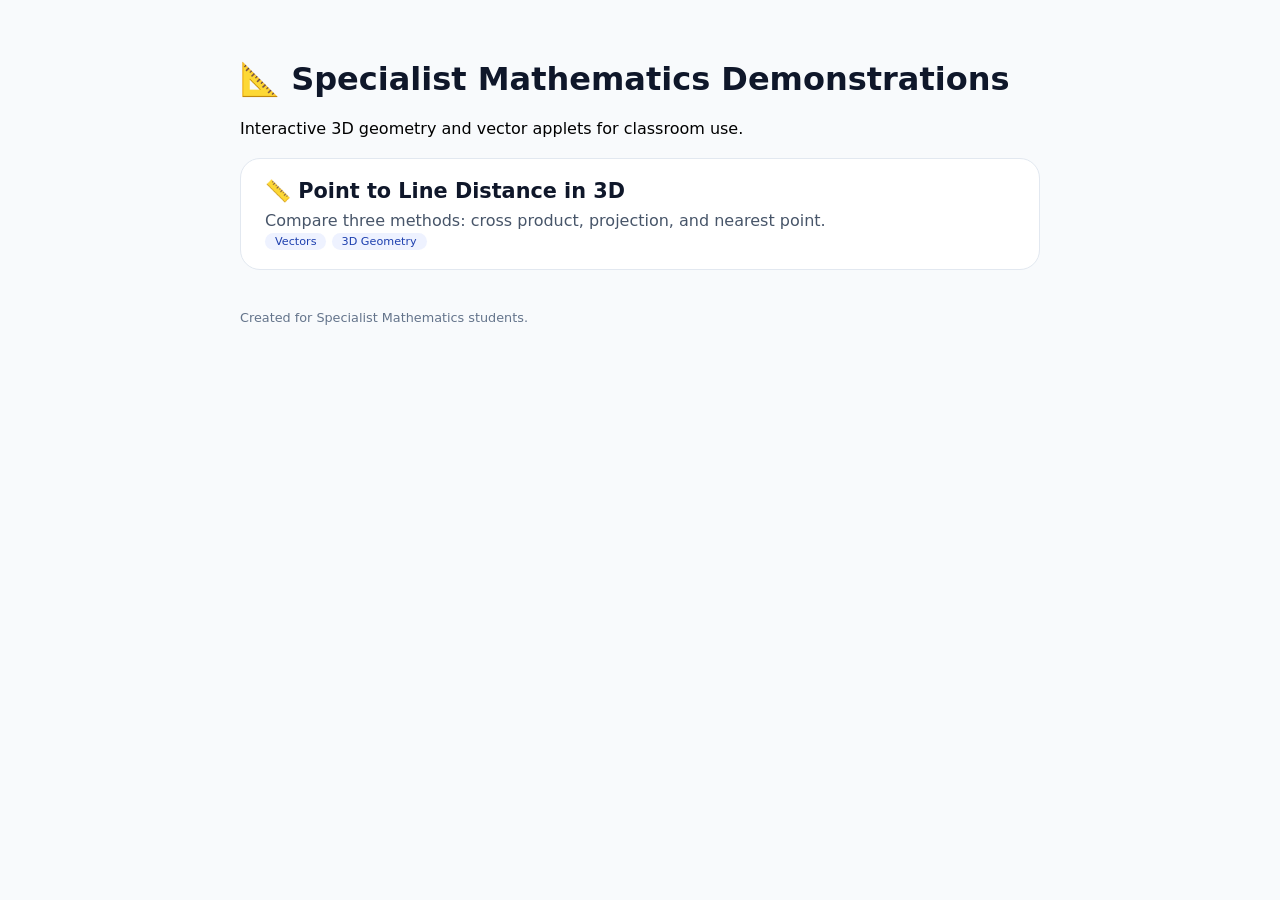
==== index.html @ 1d610e0d "Missing slash found!" ====
<!DOCTYPE html>
<html>
<head>
    <title>Cujomaths Demos | Specialist Mathematics</title>
    <style>
        body {
            font-family: system-ui, sans-serif;
            max-width: 800px;
            margin: 60px auto;
            padding: 0 20px;
            background: #f8fafc;
        }
        h1 { color: #0f172a; }
        .demo-card {
            background: white;
            border-radius: 20px;
            padding: 20px 24px;
            margin: 20px 0;
            border: 1px solid #e2e8f0;
            transition: 0.1s;
        }
        .demo-card:hover { border-color: #94a3b8; }
        a { text-decoration: none; color: #1e293b; }
        .demo-title { font-size: 1.3rem; font-weight: 600; margin: 0 0 8px 0; color: #0f172a; }
        .demo-desc { margin: 0; color: #475569; }
        .badge {
            background: #eef2ff;
            color: #1e40af;
            padding: 2px 10px;
            border-radius: 20px;
            font-size: 0.7rem;
            font-weight: 500;
        }
    </style>
</head>
<body>
    <h1>📐 Specialist Mathematics Demonstrations</h1>
    <p>Interactive 3D geometry and vector applets for classroom use.</p>

    <div class="demo-card">
        <a href="shortest distance from a point to a line/">
            <h2 class="demo-title">📏 Point to Line Distance in 3D</h2>
            <p class="demo-desc">Compare three methods: cross product, projection, and nearest point.</p>
            <span class="badge">Vectors</span> <span class="badge">3D Geometry</span>
        </a>
    </div>

    <!-- More demos go here when you create them -->
    <!--
    <div class="demo-card">
        <a href="vector-dot-product/">
            <h2 class="demo-title">⚫ Dot Product Visualiser</h2>
            <p class="demo-desc">Explore projection and angle between vectors.</p>
            <span class="badge">Vectors</span>
        </a>
    </div>
    -->

    <p style="margin-top: 40px; font-size: 0.8rem; color: #64748b;">
        Created for Specialist Mathematics students.
    </p>
</body>
</html>
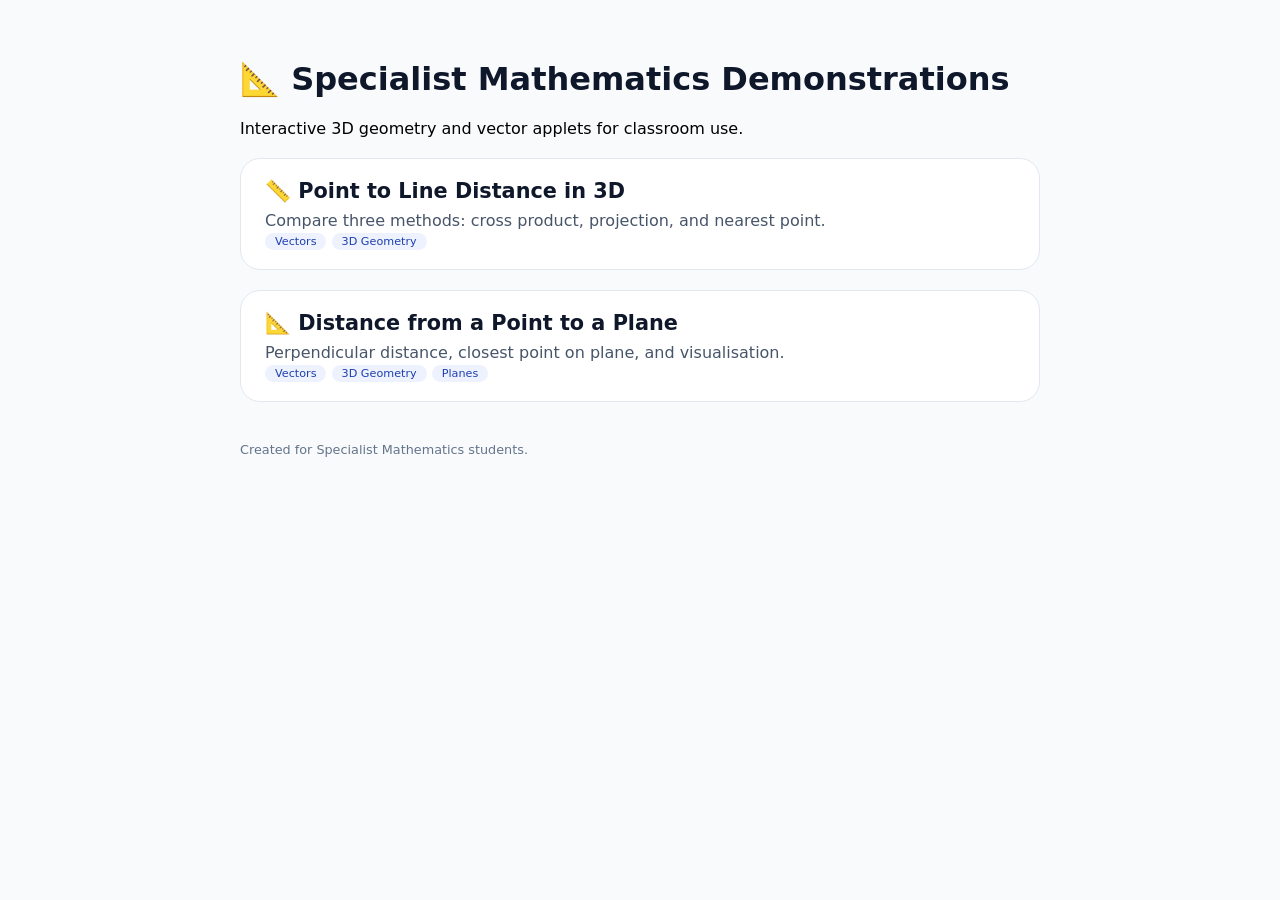
==== commit 45cc8b69: "Added point to plane demo" ====
--- a/index.html
+++ b/index.html
@@ -37,11 +37,21 @@
     <h1>📐 Specialist Mathematics Demonstrations</h1>
     <p>Interactive 3D geometry and vector applets for classroom use.</p>
 
+    <!-- Existing demo: Point to Line Distance -->
     <div class="demo-card">
         <a href="shortest distance from a point to a line/">
             <h2 class="demo-title">📏 Point to Line Distance in 3D</h2>
             <p class="demo-desc">Compare three methods: cross product, projection, and nearest point.</p>
             <span class="badge">Vectors</span> <span class="badge">3D Geometry</span>
+        </a>
+    </div>
+
+    <!-- NEW APPLET: Distance from a Point to a Plane -->
+    <div class="demo-card">
+        <a href="distance-from-point-to-plane/">
+            <h2 class="demo-title">📐 Distance from a Point to a Plane</h2>
+            <p class="demo-desc">Perpendicular distance, closest point on plane, and visualisation.</p>
+            <span class="badge">Vectors</span> <span class="badge">3D Geometry</span> <span class="badge">Planes</span>
         </a>
     </div>
 
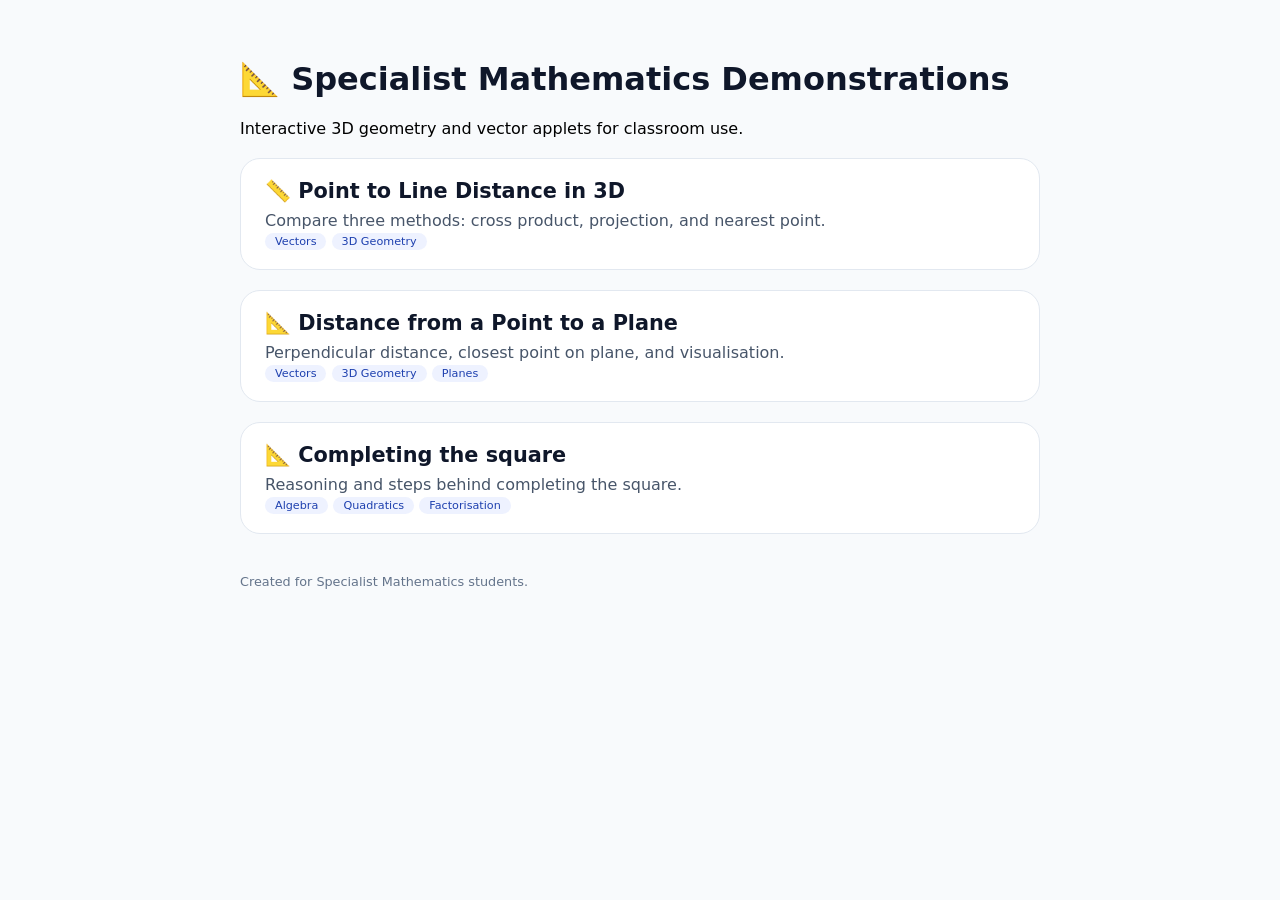
==== commit c9dfbf93: "Update index.html" ====
--- a/index.html
+++ b/index.html
@@ -55,6 +55,15 @@
         </a>
     </div>
 
+    <!-- NEW APPLET: Completing the square -->
+    <div class="demo-card">
+        <a href="completing-the-square/">
+            <h2 class="demo-title">📐 Completing the square</h2>
+            <p class="demo-desc">Reasoning and steps behind completing the square.</p>
+            <span class="badge">Algebra</span> <span class="badge">Quadratics</span> <span class="badge">Factorisation</span>
+        </a>
+    </div>
+    
     <!-- More demos go here when you create them -->
     <!--
     <div class="demo-card">
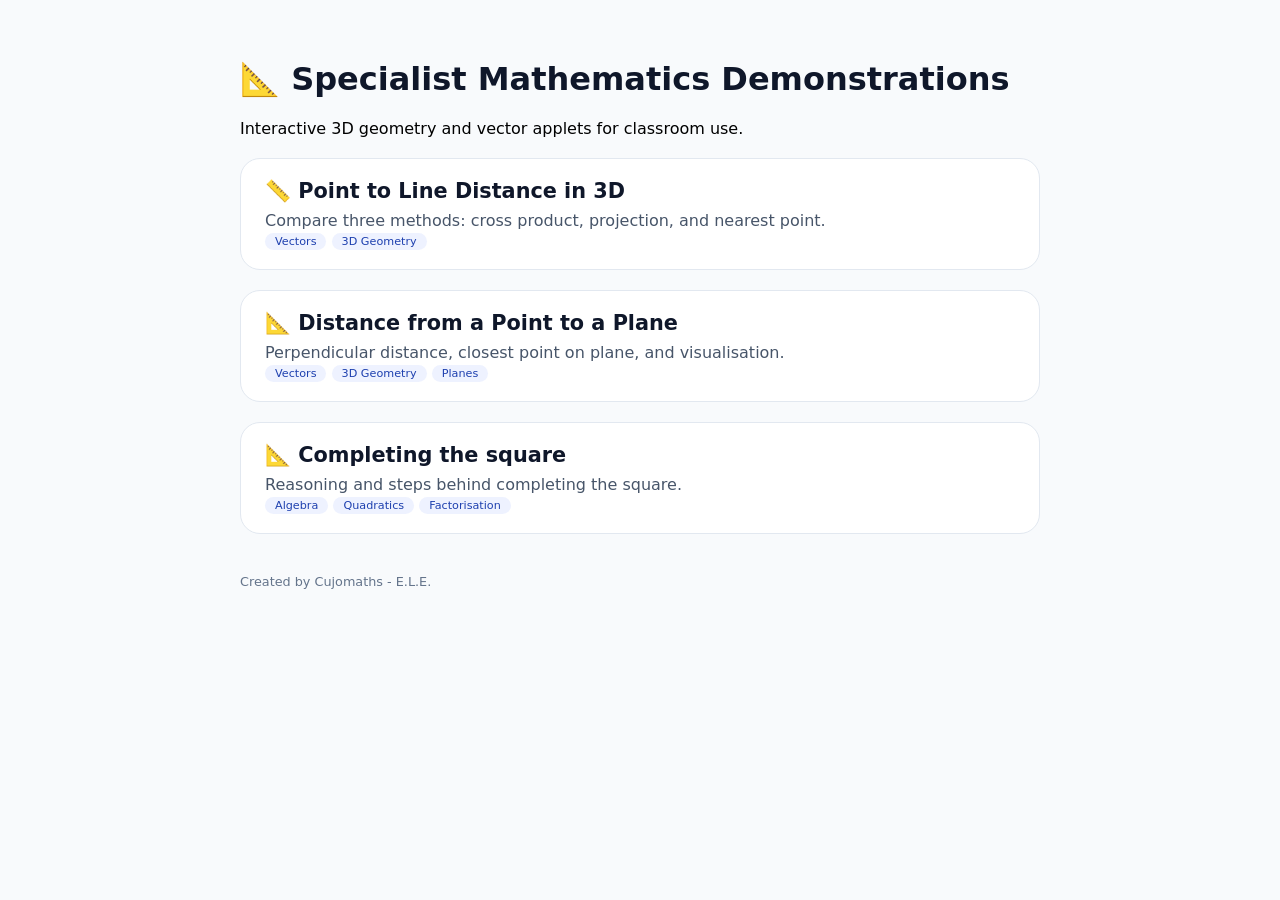
==== commit 78a99840: "Cosmetic changes to Main index" ====
--- a/index.html
+++ b/index.html
@@ -66,17 +66,17 @@
     
     <!-- More demos go here when you create them -->
     <!--
-    <div class="demo-card">
-        <a href="vector-dot-product/">
-            <h2 class="demo-title">⚫ Dot Product Visualiser</h2>
-            <p class="demo-desc">Explore projection and angle between vectors.</p>
-            <span class="badge">Vectors</span>
-        </a>
-    </div>
-    -->
+        <div class="demo-card">
+            <a href="vector-dot-product/">
+                <h2 class="demo-title">⚫ Dot Product Visualiser</h2>
+                <p class="demo-desc">Explore projection and angle between vectors.</p>
+                <span class="badge">Vectors</span>
+            </a>
+        </div>
+        -->
 
     <p style="margin-top: 40px; font-size: 0.8rem; color: #64748b;">
-        Created for Specialist Mathematics students.
+        Created by Cujomaths - E.L.E.
     </p>
 </body>
 </html>
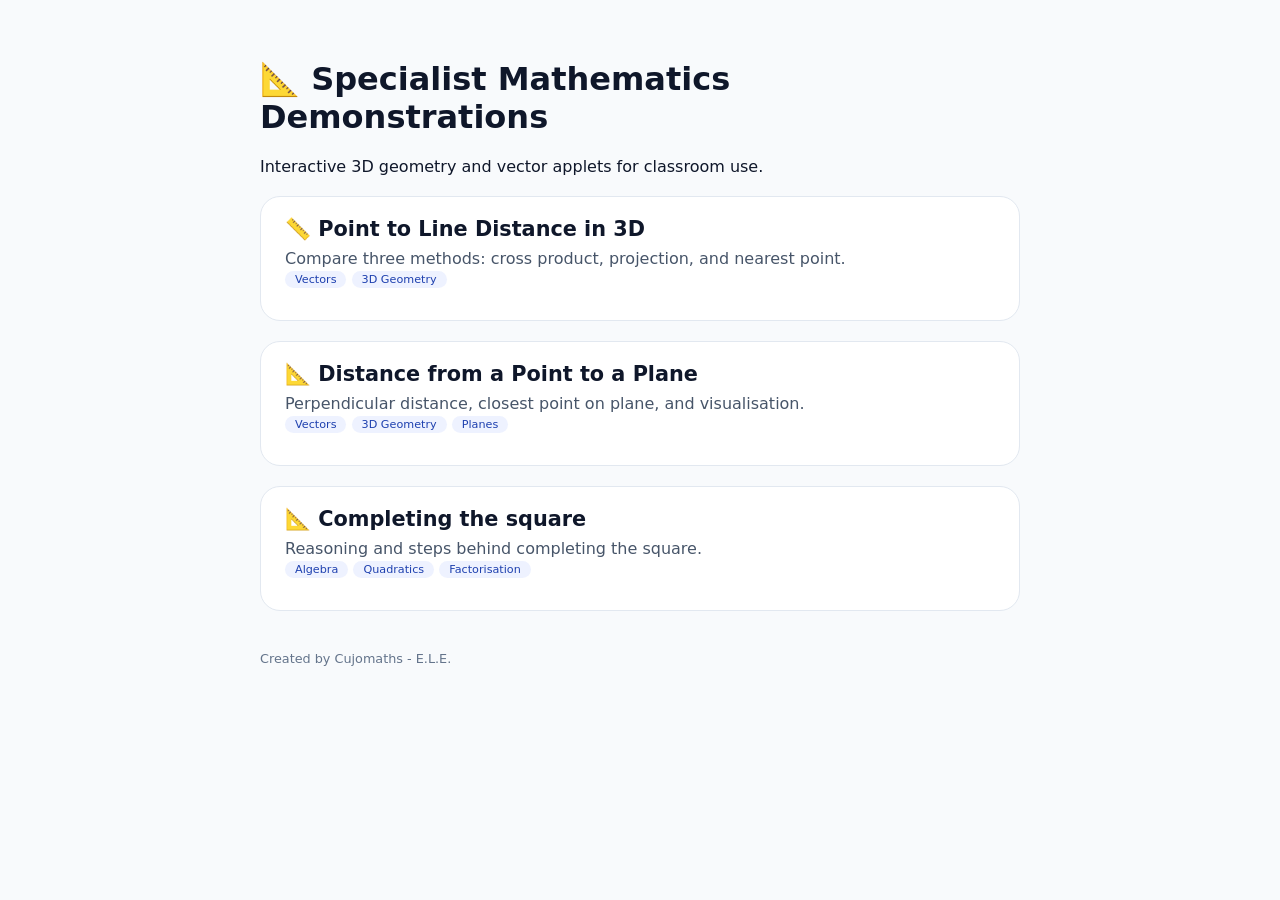
==== commit ae58def7: "Extract shared CSS and vector math utilities Co-authored-by: Cursor <cursoragent@cursor.com>" ====
--- a/index.html
+++ b/index.html
@@ -2,6 +2,7 @@
 <html>
 <head>
     <title>Cujomaths Demos | Specialist Mathematics</title>
+    <link rel="stylesheet" href="shared/styles.css" />
     <style>
         body {
             font-family: system-ui, sans-serif;
--- a/shared/styles.css
+++ b/shared/styles.css
@@ -0,0 +1,308 @@
+/* Shared design system for Cujomaths applets.
+   Keep this file stable so many applets can rely on it. */
+
+/* Base */
+* { box-sizing: border-box; }
+
+body {
+  font-family: system-ui, -apple-system, "Segoe UI", Roboto, "Helvetica Neue", sans-serif;
+  background: #f8fafc;
+  margin: 0;
+  padding: 24px 20px;
+  color: #0f172a;
+}
+
+.page {
+  max-width: 1300px;
+  margin: 0 auto;
+}
+
+/* Hero */
+.hero {
+  display: flex;
+  justify-content: space-between;
+  align-items: center;
+  flex-wrap: wrap;
+  gap: 16px;
+  margin-bottom: 32px;
+  background: white;
+  padding: 24px 28px;
+  border-radius: 28px;
+  box-shadow: 0 1px 3px rgba(0, 0, 0, 0.05);
+  border: 1px solid #e2e8f0;
+}
+
+.badge {
+  background: #eef2ff;
+  color: #1e40af;
+  padding: 4px 12px;
+  border-radius: 40px;
+  font-size: 0.8rem;
+  font-weight: 500;
+  display: inline-block;
+  margin-bottom: 12px;
+}
+
+.hero h1 { margin: 0 0 8px 0; font-size: 1.8rem; }
+.hero p { margin: 0; color: #334155; }
+
+/* Cards & layout */
+.mainGrid {
+  display: grid;
+  grid-template-columns: 320px 1fr;
+  gap: 28px;
+  margin-bottom: 32px;
+}
+
+@media (max-width: 900px) {
+  .mainGrid { grid-template-columns: 1fr; }
+}
+
+.card {
+  background: white;
+  border-radius: 24px;
+  border: 1px solid #e2e8f0;
+  padding: 20px 24px;
+  box-shadow: 0 4px 12px rgba(0, 0, 0, 0.02);
+}
+
+.inputsCard { align-self: start; }
+
+.methodCard {
+  padding: 0;
+  overflow: hidden;
+}
+
+/* Tabs */
+.tabs {
+  display: flex;
+  border-bottom: 1px solid #e2e8f0;
+  background: #fefefe;
+}
+
+.tabs.two button,
+.tabs.three button { flex: 1; }
+
+.tab {
+  background: transparent;
+  border: none;
+  padding: 14px 12px;
+  font-size: 0.9rem;
+  font-weight: 500;
+  color: #475569;
+  cursor: pointer;
+  transition: 0.1s;
+}
+
+.tab.active {
+  color: #0f172a;
+  border-bottom: 2px solid #3b82f6;
+  background: #fafcff;
+}
+
+.methodGrid {
+  display: flex;
+  flex-direction: column;
+  gap: 24px;
+  padding: 20px 24px 24px 24px;
+}
+
+/* Inputs */
+.inputGroup { margin-bottom: 20px; }
+.inputGroup label,
+.controlGroup label {
+  font-weight: 600;
+  font-size: 0.85rem;
+  display: block;
+  margin-bottom: 8px;
+  color: #1e293b;
+}
+
+.triple,
+.quad,
+.pair {
+  display: flex;
+  gap: 12px;
+}
+
+.triple input,
+.quad input,
+.pair input,
+select {
+  width: 100%;
+  padding: 8px 12px;
+  border: 1px solid #cbd5e1;
+  border-radius: 16px;
+  font-size: 0.9rem;
+  font-family: monospace;
+  background: #ffffff;
+  color: #0f172a;
+}
+
+.quad input { min-width: 0; }
+
+input[type="range"] { width: 100%; accent-color: #2563eb; }
+
+.controlGroup { margin-bottom: 20px; }
+
+.error {
+  background: #fee2e2;
+  color: #b91c1c;
+  padding: 8px 12px;
+  border-radius: 20px;
+  font-size: 0.8rem;
+  margin-top: 12px;
+}
+
+.representationBox {
+  background: #f1f5f9;
+  border-radius: 20px;
+  padding: 12px 16px;
+  margin: 16px 0 8px;
+}
+
+/* Buttons */
+.buttonRow {
+  display: flex;
+  gap: 8px;
+  margin: 12px 0;
+  flex-wrap: wrap;
+}
+
+.pill {
+  background: #e2e8f0;
+  border: none;
+  padding: 6px 14px;
+  border-radius: 30px;
+  font-size: 0.8rem;
+  cursor: pointer;
+}
+
+.activePill { background: #0f172a; color: white; }
+
+.outlineButton {
+  background: transparent;
+  border: 1px solid #cbd5e1;
+  padding: 6px 14px;
+  border-radius: 40px;
+  font-size: 0.8rem;
+  cursor: pointer;
+}
+
+.outlineButton.small { font-size: 0.75rem; padding: 4px 12px; }
+
+/* Text helpers */
+.muted { color: #475569; font-size: 0.85rem; }
+.tiny { font-size: 0.7rem; color: #5b6e8c; }
+
+.rowBetween {
+  display: flex;
+  justify-content: space-between;
+  align-items: center;
+  flex-wrap: wrap;
+  gap: 12px;
+}
+
+.workingHeader { margin: 16px 0 12px; }
+
+/* Maths display boxes */
+.formulaBox {
+  font-family: monospace;
+  background: white;
+  padding: 12px;
+  border-radius: 16px;
+  font-size: 0.9rem;
+  margin: 8px 0 4px;
+  overflow-x: auto;
+}
+
+.working {
+  background: #f8fafc;
+  border-radius: 20px;
+  padding: 12px 16px;
+  font-family: monospace;
+  font-size: 0.85rem;
+  margin: 12px 0;
+  overflow-x: auto;
+  line-height: 2;
+}
+
+.answer {
+  font-weight: 700;
+  background: #e6f0ff;
+  display: inline-block;
+  padding: 4px 12px;
+  border-radius: 20px;
+}
+
+.note {
+  font-size: 0.8rem;
+  background: #fef9e3;
+  padding: 10px 14px;
+  border-radius: 20px;
+  margin-top: 14px;
+}
+
+/* SVG diagram helpers */
+.diagramCard {
+  background: #fefefe;
+  border: 1px solid #e2e8f0;
+  border-radius: 24px;
+  padding: 12px;
+}
+
+.diagramSvg {
+  width: 100%;
+  height: auto;
+  background: #ffffff;
+  border-radius: 16px;
+  margin: 8px 0;
+}
+
+.legend {
+  display: flex;
+  flex-wrap: wrap;
+  gap: 16px;
+  margin: 12px 8px;
+  font-size: 0.75rem;
+}
+
+.swatch {
+  display: inline-block;
+  width: 16px;
+  height: 16px;
+  border-radius: 20px;
+  margin-right: 6px;
+  vertical-align: middle;
+}
+
+.caption {
+  font-size: 0.7rem;
+  color: #475569;
+  margin-top: 8px;
+  text-align: center;
+}
+
+/* Lower sections */
+.lowerCard { margin-top: 16px; }
+.tabContent { padding: 20px 0 8px; }
+
+.summaryGrid {
+  display: grid;
+  grid-template-columns: 1fr 1fr;
+  gap: 12px;
+  margin-top: 12px;
+}
+
+@media (max-width: 520px) {
+  .summaryGrid { grid-template-columns: 1fr; }
+}
+
+.summaryBox {
+  background: #f1f5f9;
+  border-radius: 18px;
+  padding: 10px 12px;
+  font-family: monospace;
+  font-size: 0.8rem;
+}
+
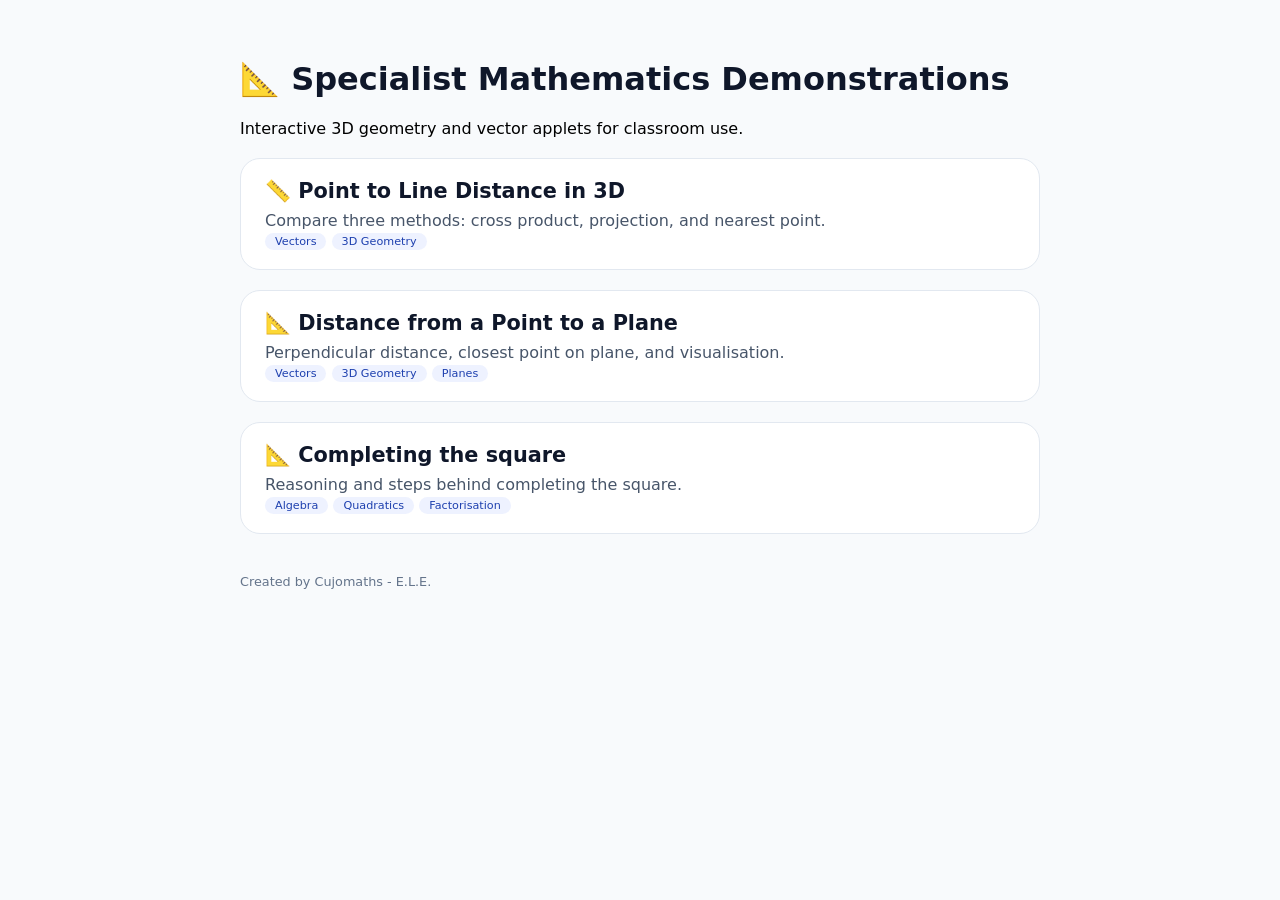
==== commit f5a200ad: "Add applet registry and render index from metadata Co-authored-by: Cursor <cursoragent@cursor.com>" ====
--- a/index.html
+++ b/index.html
@@ -2,7 +2,6 @@
 <html>
 <head>
     <title>Cujomaths Demos | Specialist Mathematics</title>
-    <link rel="stylesheet" href="shared/styles.css" />
     <style>
         body {
             font-family: system-ui, sans-serif;
@@ -38,31 +37,35 @@
     <h1>📐 Specialist Mathematics Demonstrations</h1>
     <p>Interactive 3D geometry and vector applets for classroom use.</p>
 
-    <!-- Existing demo: Point to Line Distance -->
-    <div class="demo-card">
-        <a href="shortest distance from a point to a line/">
-            <h2 class="demo-title">📏 Point to Line Distance in 3D</h2>
-            <p class="demo-desc">Compare three methods: cross product, projection, and nearest point.</p>
-            <span class="badge">Vectors</span> <span class="badge">3D Geometry</span>
-        </a>
-    </div>
+    <div id="applet-list">
+        <!-- Fallback: hardcoded cards. If registry loads, JS will replace these. -->
 
-    <!-- NEW APPLET: Distance from a Point to a Plane -->
-    <div class="demo-card">
-        <a href="distance-from-point-to-plane/">
-            <h2 class="demo-title">📐 Distance from a Point to a Plane</h2>
-            <p class="demo-desc">Perpendicular distance, closest point on plane, and visualisation.</p>
-            <span class="badge">Vectors</span> <span class="badge">3D Geometry</span> <span class="badge">Planes</span>
-        </a>
-    </div>
+        <!-- Existing demo: Point to Line Distance -->
+        <div class="demo-card">
+            <a href="shortest distance from a point to a line/">
+                <h2 class="demo-title">📏 Point to Line Distance in 3D</h2>
+                <p class="demo-desc">Compare three methods: cross product, projection, and nearest point.</p>
+                <span class="badge">Vectors</span> <span class="badge">3D Geometry</span>
+            </a>
+        </div>
 
-    <!-- NEW APPLET: Completing the square -->
-    <div class="demo-card">
-        <a href="completing-the-square/">
-            <h2 class="demo-title">📐 Completing the square</h2>
-            <p class="demo-desc">Reasoning and steps behind completing the square.</p>
-            <span class="badge">Algebra</span> <span class="badge">Quadratics</span> <span class="badge">Factorisation</span>
-        </a>
+        <!-- NEW APPLET: Distance from a Point to a Plane -->
+        <div class="demo-card">
+            <a href="distance-from-point-to-plane/">
+                <h2 class="demo-title">📐 Distance from a Point to a Plane</h2>
+                <p class="demo-desc">Perpendicular distance, closest point on plane, and visualisation.</p>
+                <span class="badge">Vectors</span> <span class="badge">3D Geometry</span> <span class="badge">Planes</span>
+            </a>
+        </div>
+
+        <!-- NEW APPLET: Completing the square -->
+        <div class="demo-card">
+            <a href="completing-the-square/">
+                <h2 class="demo-title">📐 Completing the square</h2>
+                <p class="demo-desc">Reasoning and steps behind completing the square.</p>
+                <span class="badge">Algebra</span> <span class="badge">Quadratics</span> <span class="badge">Factorisation</span>
+            </a>
+        </div>
     </div>
     
     <!-- More demos go here when you create them -->
@@ -79,5 +82,51 @@
     <p style="margin-top: 40px; font-size: 0.8rem; color: #64748b;">
         Created by Cujomaths - E.L.E.
     </p>
+
+    <script>
+        (async function () {
+            const container = document.getElementById("applet-list");
+            if (!container) return;
+
+            try {
+                const res = await fetch("applets/registry.json", { cache: "no-cache" });
+                if (!res.ok) return;
+                const applets = await res.json();
+                if (!Array.isArray(applets) || applets.length === 0) return;
+
+                const esc = (s) =>
+                    String(s)
+                        .replaceAll("&", "&amp;")
+                        .replaceAll("<", "&lt;")
+                        .replaceAll(">", "&gt;")
+                        .replaceAll('"', "&quot;")
+                        .replaceAll("'", "&#39;");
+
+                const cardHtml = applets
+                    .map((a) => {
+                        const href = `${encodeURI(a.slug)}/`;
+                        const title = esc(a.title ?? a.slug);
+                        const desc = esc(a.description ?? "");
+                        const badges = Array.isArray(a.badges) ? a.badges : [];
+                        const badgesHtml = badges.map((b) => `<span class="badge">${esc(b)}</span>`).join(" ");
+
+                        return `
+                            <div class="demo-card">
+                                <a href="${href}">
+                                    <h2 class="demo-title">${title}</h2>
+                                    <p class="demo-desc">${desc}</p>
+                                    ${badgesHtml}
+                                </a>
+                            </div>
+                        `.trim();
+                    })
+                    .join("\n\n");
+
+                container.innerHTML = cardHtml;
+            } catch {
+                // Leave fallback cards in place.
+            }
+        })();
+    </script>
 </body>
 </html>
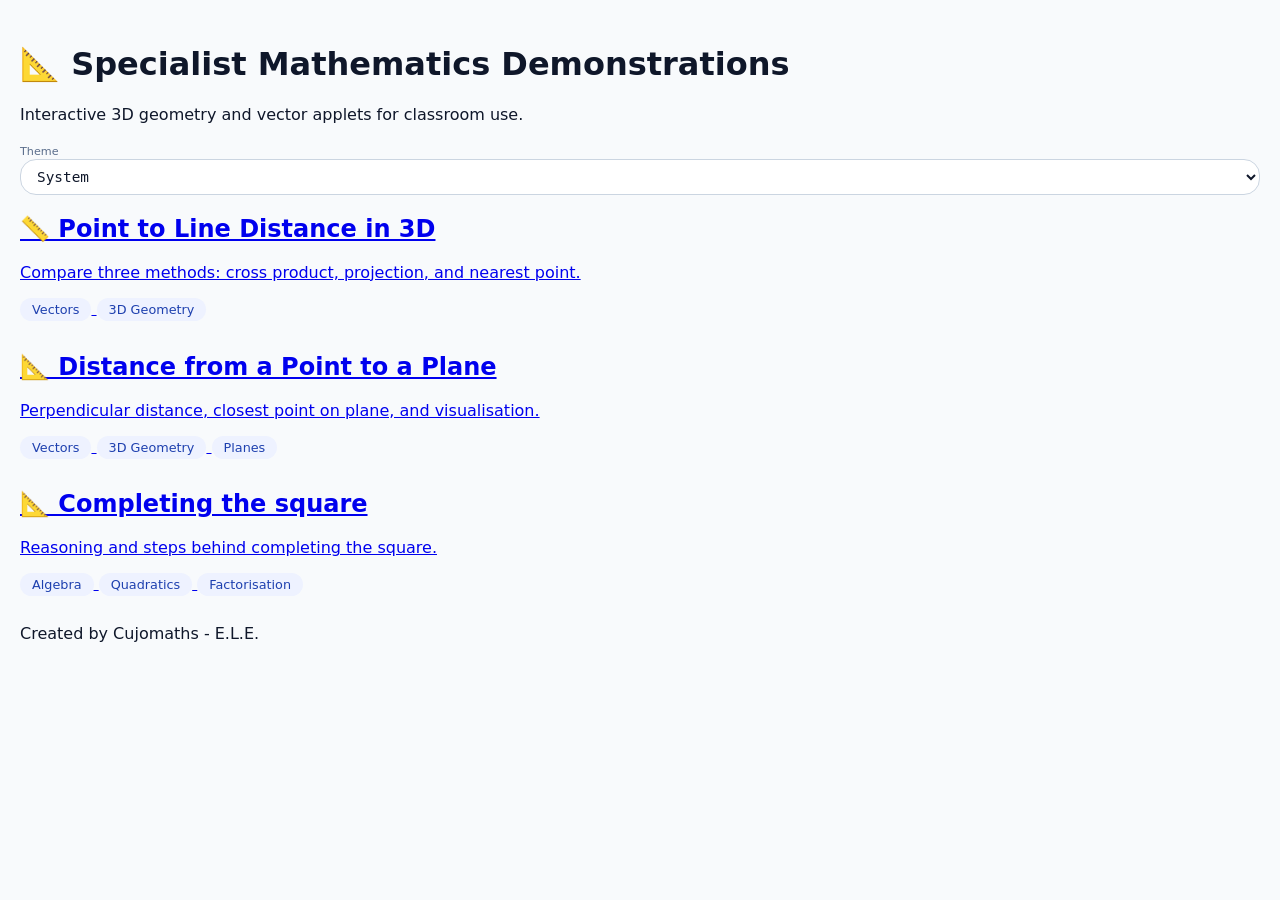
==== commit e0db13fe: "Update index.html" ====
--- a/index.html
+++ b/index.html
@@ -1,132 +1,84 @@
 <!DOCTYPE html>
-<html>
+<html lang="en">
 <head>
-    <title>Cujomaths Demos | Specialist Mathematics</title>
-    <style>
-        body {
-            font-family: system-ui, sans-serif;
-            max-width: 800px;
-            margin: 60px auto;
-            padding: 0 20px;
-            background: #f8fafc;
-        }
-        h1 { color: #0f172a; }
-        .demo-card {
-            background: white;
-            border-radius: 20px;
-            padding: 20px 24px;
-            margin: 20px 0;
-            border: 1px solid #e2e8f0;
-            transition: 0.1s;
-        }
-        .demo-card:hover { border-color: #94a3b8; }
-        a { text-decoration: none; color: #1e293b; }
-        .demo-title { font-size: 1.3rem; font-weight: 600; margin: 0 0 8px 0; color: #0f172a; }
-        .demo-desc { margin: 0; color: #475569; }
-        .badge {
-            background: #eef2ff;
-            color: #1e40af;
-            padding: 2px 10px;
-            border-radius: 20px;
-            font-size: 0.7rem;
-            font-weight: 500;
-        }
-    </style>
+  <meta charset="UTF-8" />
+  <meta name="viewport" content="width=device-width, initial-scale=1.0" />
+  <title>Cujomaths Demos | Specialist Mathematics</title>
+  <script>
+    (function () {
+      try {
+        var k = "cujomaths-theme";
+        var v = localStorage.getItem(k);
+        if (v !== "light" && v !== "dark" && v !== "system") v = "system";
+        var d = "light";
+        if (v === "dark") d = "dark";
+        else if (v === "light") d = "light";
+        else d = window.matchMedia("(prefers-color-scheme: dark)").matches ? "dark" : "light";
+        document.documentElement.dataset.theme = d;
+        document.documentElement.dataset.themeSetting = v;
+      } catch (e) {}
+    })();
+  </script>
+  <link rel="stylesheet" href="shared/styles.css" />
 </head>
-<body>
-    <h1>📐 Specialist Mathematics Demonstrations</h1>
-    <p>Interactive 3D geometry and vector applets for classroom use.</p>
+<body class="landing">
+  <div class="landingTop">
+    <div>
+      <h1>📐 Specialist Mathematics Demonstrations</h1>
+      <p>Interactive 3D geometry and vector applets for classroom use.</p>
+    </div>
+    <label class="themeSelectWrap" for="root-theme-select">
+      <span class="tiny">Theme</span>
+      <select id="root-theme-select" aria-label="Colour theme">
+        <option value="system">System</option>
+        <option value="light">Light</option>
+        <option value="dark">Dark</option>
+      </select>
+    </label>
+  </div>
 
-    <div id="applet-list">
-        <!-- Fallback: hardcoded cards. If registry loads, JS will replace these. -->
+  <div class="demo-card">
+    <a href="shortest distance from a point to a line/">
+      <h2 class="demo-title">📏 Point to Line Distance in 3D</h2>
+      <p class="demo-desc">Compare three methods: cross product, projection, and nearest point.</p>
+      <span class="badge">Vectors</span> <span class="badge">3D Geometry</span>
+    </a>
+  </div>
 
-        <!-- Existing demo: Point to Line Distance -->
-        <div class="demo-card">
-            <a href="shortest distance from a point to a line/">
-                <h2 class="demo-title">📏 Point to Line Distance in 3D</h2>
-                <p class="demo-desc">Compare three methods: cross product, projection, and nearest point.</p>
-                <span class="badge">Vectors</span> <span class="badge">3D Geometry</span>
-            </a>
-        </div>
+  <div class="demo-card">
+    <a href="distance-from-point-to-plane/">
+      <h2 class="demo-title">📐 Distance from a Point to a Plane</h2>
+      <p class="demo-desc">Perpendicular distance, closest point on plane, and visualisation.</p>
+      <span class="badge">Vectors</span> <span class="badge">3D Geometry</span> <span class="badge">Planes</span>
+    </a>
+  </div>
 
-        <!-- NEW APPLET: Distance from a Point to a Plane -->
-        <div class="demo-card">
-            <a href="distance-from-point-to-plane/">
-                <h2 class="demo-title">📐 Distance from a Point to a Plane</h2>
-                <p class="demo-desc">Perpendicular distance, closest point on plane, and visualisation.</p>
-                <span class="badge">Vectors</span> <span class="badge">3D Geometry</span> <span class="badge">Planes</span>
-            </a>
-        </div>
+  <div class="demo-card">
+    <a href="completing-the-square/">
+      <h2 class="demo-title">📐 Completing the square</h2>
+      <p class="demo-desc">Reasoning and steps behind completing the square.</p>
+      <span class="badge">Algebra</span> <span class="badge">Quadratics</span> <span class="badge">Factorisation</span>
+    </a>
+  </div>
 
-        <!-- NEW APPLET: Completing the square -->
-        <div class="demo-card">
-            <a href="completing-the-square/">
-                <h2 class="demo-title">📐 Completing the square</h2>
-                <p class="demo-desc">Reasoning and steps behind completing the square.</p>
-                <span class="badge">Algebra</span> <span class="badge">Quadratics</span> <span class="badge">Factorisation</span>
-            </a>
-        </div>
-    </div>
-    
-    <!-- More demos go here when you create them -->
-    <!--
-        <div class="demo-card">
-            <a href="vector-dot-product/">
-                <h2 class="demo-title">⚫ Dot Product Visualiser</h2>
-                <p class="demo-desc">Explore projection and angle between vectors.</p>
-                <span class="badge">Vectors</span>
-            </a>
-        </div>
-        -->
+  <p class="landingFooter">Created by Cujomaths - E.L.E.</p>
 
-    <p style="margin-top: 40px; font-size: 0.8rem; color: #64748b;">
-        Created by Cujomaths - E.L.E.
-    </p>
+  <script type="module">
+    import {
+      initThemeFromStorage,
+      applyThemeSetting,
+      attachSystemThemeListener,
+      getStoredThemeSetting,
+    } from "./shared/ui/theme.js";
 
-    <script>
-        (async function () {
-            const container = document.getElementById("applet-list");
-            if (!container) return;
+    initThemeFromStorage();
+    attachSystemThemeListener(() => {});
 
-            try {
-                const res = await fetch("applets/registry.json", { cache: "no-cache" });
-                if (!res.ok) return;
-                const applets = await res.json();
-                if (!Array.isArray(applets) || applets.length === 0) return;
-
-                const esc = (s) =>
-                    String(s)
-                        .replaceAll("&", "&amp;")
-                        .replaceAll("<", "&lt;")
-                        .replaceAll(">", "&gt;")
-                        .replaceAll('"', "&quot;")
-                        .replaceAll("'", "&#39;");
-
-                const cardHtml = applets
-                    .map((a) => {
-                        const href = `${encodeURI(a.slug)}/`;
-                        const title = esc(a.title ?? a.slug);
-                        const desc = esc(a.description ?? "");
-                        const badges = Array.isArray(a.badges) ? a.badges : [];
-                        const badgesHtml = badges.map((b) => `<span class="badge">${esc(b)}</span>`).join(" ");
-
-                        return `
-                            <div class="demo-card">
-                                <a href="${href}">
-                                    <h2 class="demo-title">${title}</h2>
-                                    <p class="demo-desc">${desc}</p>
-                                    ${badgesHtml}
-                                </a>
-                            </div>
-                        `.trim();
-                    })
-                    .join("\n\n");
-
-                container.innerHTML = cardHtml;
-            } catch {
-                // Leave fallback cards in place.
-            }
-        })();
-    </script>
+    const sel = document.getElementById("root-theme-select");
+    if (sel) {
+      sel.value = getStoredThemeSetting();
+      sel.addEventListener("change", () => applyThemeSetting(sel.value));
+    }
+  </script>
 </body>
-</html>+</html>
--- a/shared/styles.css
+++ b/shared/styles.css
@@ -0,0 +1,350 @@
+/* Shared design system for Cujomaths applets.
+   Keep this file stable so many applets can rely on it. */
+
+/* Base */
+* { box-sizing: border-box; }
+
+body {
+  font-family: system-ui, -apple-system, "Segoe UI", Roboto, "Helvetica Neue", sans-serif;
+  background: #f8fafc;
+  margin: 0;
+  padding: 24px 20px;
+  color: #0f172a;
+}
+
+.page {
+  max-width: 1300px;
+  margin: 0 auto;
+}
+
+/* Hero */
+.hero {
+  display: flex;
+  justify-content: space-between;
+  align-items: center;
+  flex-wrap: wrap;
+  gap: 16px;
+  margin-bottom: 32px;
+  background: white;
+  padding: 24px 28px;
+  border-radius: 28px;
+  box-shadow: 0 1px 3px rgba(0, 0, 0, 0.05);
+  border: 1px solid #e2e8f0;
+}
+
+.badge {
+  background: #eef2ff;
+  color: #1e40af;
+  padding: 4px 12px;
+  border-radius: 40px;
+  font-size: 0.8rem;
+  font-weight: 500;
+  display: inline-block;
+  margin-bottom: 12px;
+}
+
+.hero h1 { margin: 0 0 8px 0; font-size: 1.8rem; }
+.hero p { margin: 0; color: #334155; }
+
+/* Cards & layout */
+.mainGrid {
+  display: grid;
+  grid-template-columns: 320px 1fr;
+  gap: 28px;
+  margin-bottom: 32px;
+}
+
+@media (max-width: 900px) {
+  .mainGrid { grid-template-columns: 1fr; }
+}
+
+.card {
+  background: white;
+  border-radius: 24px;
+  border: 1px solid #e2e8f0;
+  padding: 20px 24px;
+  box-shadow: 0 4px 12px rgba(0, 0, 0, 0.02);
+}
+
+.inputsCard { align-self: start; }
+
+.methodCard {
+  padding: 0;
+  overflow: hidden;
+}
+
+/* Tabs */
+.tabs {
+  display: flex;
+  border-bottom: 1px solid #e2e8f0;
+  background: #fefefe;
+}
+
+.tabs.two button,
+.tabs.three button { flex: 1; }
+
+.tab {
+  background: transparent;
+  border: none;
+  padding: 14px 12px;
+  font-size: 0.9rem;
+  font-weight: 500;
+  color: #475569;
+  cursor: pointer;
+  transition: 0.1s;
+}
+
+.tab.active {
+  color: #0f172a;
+  border-bottom: 2px solid #3b82f6;
+  background: #fafcff;
+}
+
+.methodGrid {
+  display: flex;
+  flex-direction: column;
+  gap: 24px;
+  padding: 20px 24px 24px 24px;
+}
+
+/* Inputs */
+.inputGroup { margin-bottom: 20px; }
+.inputGroup label,
+.controlGroup label {
+  font-weight: 600;
+  font-size: 0.85rem;
+  display: block;
+  margin-bottom: 8px;
+  color: #1e293b;
+}
+
+.triple,
+.quad,
+.pair {
+  display: flex;
+  gap: 12px;
+}
+
+.triple input,
+.quad input,
+.pair input,
+select {
+  width: 100%;
+  padding: 8px 12px;
+  border: 1px solid #cbd5e1;
+  border-radius: 16px;
+  font-size: 0.9rem;
+  font-family: monospace;
+  background: #ffffff;
+  color: #0f172a;
+}
+
+.quad input { min-width: 0; }
+
+input[type="range"] { width: 100%; accent-color: #2563eb; }
+
+.controlGroup { margin-bottom: 20px; }
+
+.error {
+  background: #fee2e2;
+  color: #b91c1c;
+  padding: 8px 12px;
+  border-radius: 20px;
+  font-size: 0.8rem;
+  margin-top: 12px;
+}
+
+.representationBox {
+  background: #f1f5f9;
+  border-radius: 20px;
+  padding: 12px 16px;
+  margin: 16px 0 8px;
+}
+
+/* Buttons */
+.buttonRow {
+  display: flex;
+  gap: 8px;
+  margin: 12px 0;
+  flex-wrap: wrap;
+}
+
+.pill {
+  background: #e2e8f0;
+  border: none;
+  padding: 6px 14px;
+  border-radius: 30px;
+  font-size: 0.8rem;
+  cursor: pointer;
+}
+
+.activePill { background: #0f172a; color: white; }
+
+.toggleButton {
+  background: transparent;
+  border: 1px solid #cbd5e1;
+  padding: 6px 14px;
+  border-radius: 999px;
+  font-size: 0.8rem;
+  cursor: pointer;
+  color: #0f172a;
+}
+
+.toggleButtonActive {
+  background: #0f172a;
+  border-color: #0f172a;
+  color: white;
+}
+
+.outlineButton {
+  background: transparent;
+  border: 1px solid #cbd5e1;
+  padding: 6px 14px;
+  border-radius: 40px;
+  font-size: 0.8rem;
+  cursor: pointer;
+}
+
+.outlineButton.small { font-size: 0.75rem; padding: 4px 12px; }
+
+/* Text helpers */
+.muted { color: #475569; font-size: 0.85rem; }
+.tiny { font-size: 0.7rem; color: #5b6e8c; }
+
+.rowBetween {
+  display: flex;
+  justify-content: space-between;
+  align-items: center;
+  flex-wrap: wrap;
+  gap: 12px;
+}
+
+.workingHeader { margin: 16px 0 12px; }
+
+/* Maths display boxes */
+.formulaBox {
+  font-family: monospace;
+  background: white;
+  padding: 12px;
+  border-radius: 16px;
+  font-size: 0.9rem;
+  margin: 8px 0 4px;
+  overflow-x: auto;
+}
+
+.working {
+  background: #f8fafc;
+  border-radius: 20px;
+  padding: 12px 16px;
+  font-family: monospace;
+  font-size: 0.85rem;
+  margin: 12px 0;
+  overflow-x: auto;
+  line-height: 2;
+}
+
+.answer {
+  font-weight: 700;
+  background: #e6f0ff;
+  display: inline-block;
+  padding: 4px 12px;
+  border-radius: 20px;
+}
+
+.note {
+  font-size: 0.8rem;
+  background: #fef9e3;
+  padding: 10px 14px;
+  border-radius: 20px;
+  margin-top: 14px;
+}
+
+/* Collapsible instruction blocks */
+.details {
+  background: #f8fafc;
+  border: 1px solid #e2e8f0;
+  border-radius: 20px;
+  padding: 12px 14px;
+}
+
+.detailsSummary {
+  cursor: pointer;
+  font-weight: 700;
+  color: #0f172a;
+}
+
+.detailsBody {
+  margin-top: 10px;
+  color: #334155;
+  font-size: 0.9rem;
+  line-height: 1.6;
+}
+
+.detailsBody ul {
+  margin: 8px 0 0 18px;
+  padding: 0;
+}
+
+/* SVG diagram helpers */
+.diagramCard {
+  background: #fefefe;
+  border: 1px solid #e2e8f0;
+  border-radius: 24px;
+  padding: 12px;
+}
+
+.diagramSvg {
+  width: 100%;
+  height: auto;
+  background: #ffffff;
+  border-radius: 16px;
+  margin: 8px 0;
+}
+
+.legend {
+  display: flex;
+  flex-wrap: wrap;
+  gap: 16px;
+  margin: 12px 8px;
+  font-size: 0.75rem;
+}
+
+.swatch {
+  display: inline-block;
+  width: 16px;
+  height: 16px;
+  border-radius: 20px;
+  margin-right: 6px;
+  vertical-align: middle;
+}
+
+.caption {
+  font-size: 0.7rem;
+  color: #475569;
+  margin-top: 8px;
+  text-align: center;
+}
+
+/* Lower sections */
+.lowerCard { margin-top: 16px; }
+.tabContent { padding: 20px 0 8px; }
+
+.summaryGrid {
+  display: grid;
+  grid-template-columns: 1fr 1fr;
+  gap: 12px;
+  margin-top: 12px;
+}
+
+@media (max-width: 520px) {
+  .summaryGrid { grid-template-columns: 1fr; }
+}
+
+.summaryBox {
+  background: #f1f5f9;
+  border-radius: 18px;
+  padding: 10px 12px;
+  font-family: monospace;
+  font-size: 0.8rem;
+}
+
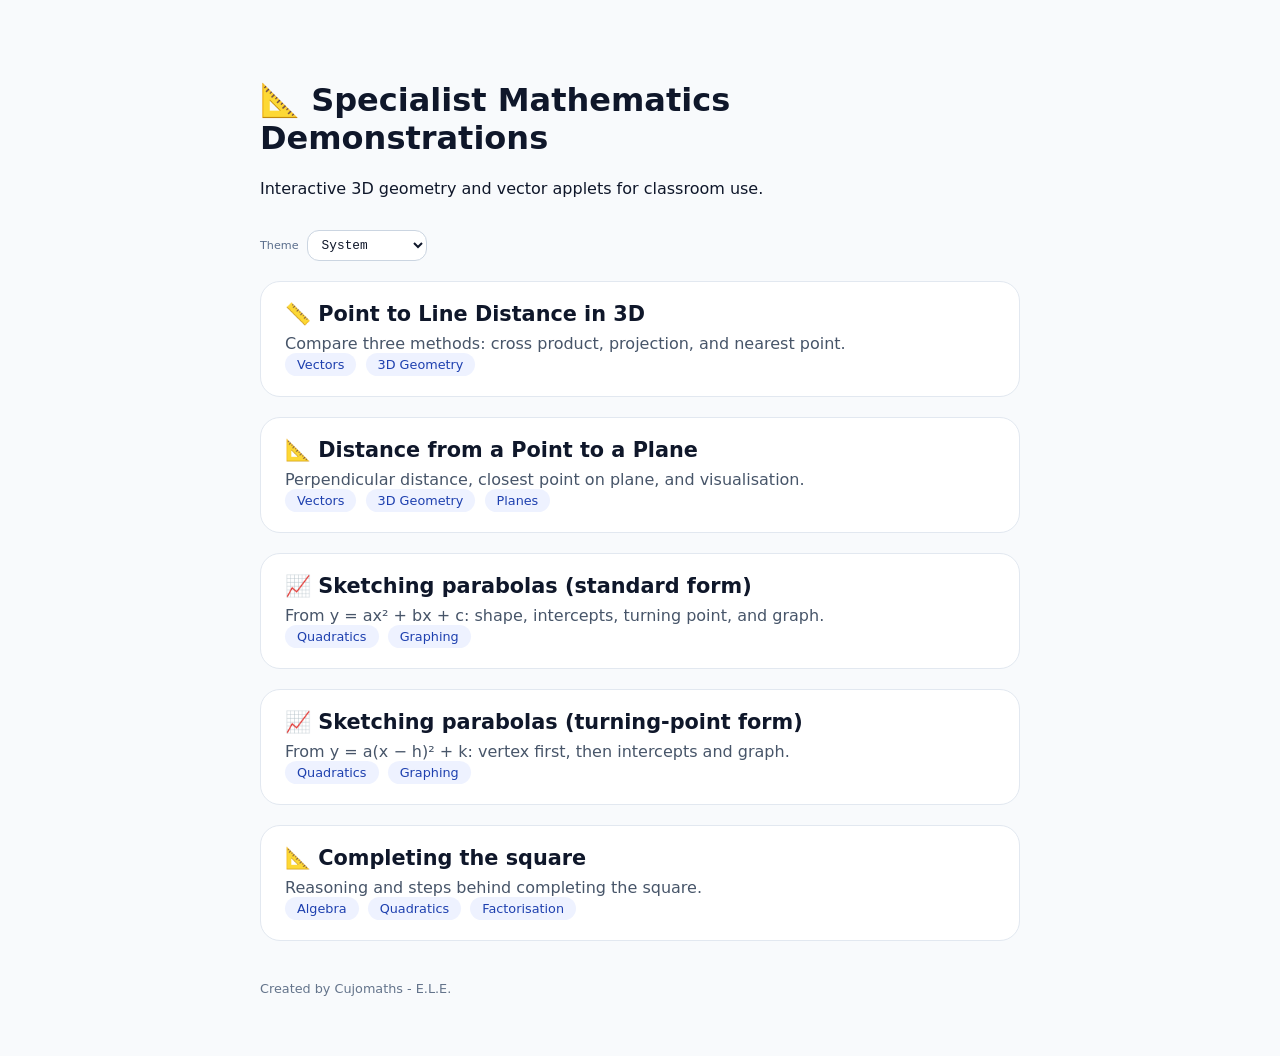
==== commit 04c67483: "Add parabola sketching applets (standard and vertex form) Co-authored-by: Cursor <cursoragent@cursor" ====
--- a/index.html
+++ b/index.html
@@ -54,6 +54,22 @@
   </div>
 
   <div class="demo-card">
+    <a href="sketch-parabola-standard-form/">
+      <h2 class="demo-title">📈 Sketching parabolas (standard form)</h2>
+      <p class="demo-desc">From y = ax² + bx + c: shape, intercepts, turning point, and graph.</p>
+      <span class="badge">Quadratics</span> <span class="badge">Graphing</span>
+    </a>
+  </div>
+
+  <div class="demo-card">
+    <a href="sketch-parabola-vertex-form/">
+      <h2 class="demo-title">📈 Sketching parabolas (turning-point form)</h2>
+      <p class="demo-desc">From y = a(x − h)² + k: vertex first, then intercepts and graph.</p>
+      <span class="badge">Quadratics</span> <span class="badge">Graphing</span>
+    </a>
+  </div>
+
+  <div class="demo-card">
     <a href="completing-the-square/">
       <h2 class="demo-title">📐 Completing the square</h2>
       <p class="demo-desc">Reasoning and steps behind completing the square.</p>
--- a/shared/styles.css
+++ b/shared/styles.css
@@ -1,16 +1,124 @@
 /* Shared design system for Cujomaths applets.
-   Keep this file stable so many applets can rely on it. */
+   Theme: set <html data-theme="light|dark"> (see shared/ui/theme.js). */
+
+:root {
+  --cm-page-bg: #f8fafc;
+  --cm-text: #0f172a;
+  --cm-text-soft: #334155;
+  --cm-muted: #475569;
+  --cm-tiny: #5b6e8c;
+  --cm-surface: #ffffff;
+  --cm-surface-2: #fefefe;
+  --cm-border: #e2e8f0;
+  --cm-border-strong: #cbd5e1;
+  --cm-shadow: rgba(0, 0, 0, 0.05);
+  --cm-shadow-card: rgba(0, 0, 0, 0.02);
+  --cm-hero-bg: #ffffff;
+  --cm-badge-bg: #eef2ff;
+  --cm-badge-text: #1e40af;
+  --cm-tabs-bg: #fefefe;
+  --cm-tab-active-bg: #fafcff;
+  --cm-tab-active-text: #0f172a;
+  --cm-accent: #3b82f6;
+  --cm-input-bg: #ffffff;
+  --cm-input-text: #0f172a;
+  --cm-representation-bg: #f1f5f9;
+  --cm-working-bg: #f8fafc;
+  --cm-answer-bg: #e6f0ff;
+  --cm-answer-text: #0f172a;
+  --cm-note-bg: #fef9e3;
+  --cm-note-text: #0f172a;
+  --cm-error-bg: #fee2e2;
+  --cm-error-text: #b91c1c;
+  --cm-pill-bg: #e2e8f0;
+  --cm-pill-active-bg: #0f172a;
+  --cm-pill-active-text: #ffffff;
+  --cm-toggle-text: #0f172a;
+  --cm-primary-bg: #0f172a;
+  --cm-primary-text: #ffffff;
+  --cm-details-bg: #f8fafc;
+  --cm-details-summary: #0f172a;
+  --cm-details-body: #334155;
+  --cm-diagram-bg: #fefefe;
+  --cm-svg-bg: #ffffff;
+  --cm-summary-bg: #f1f5f9;
+  --cm-katex: #0f172a;
+  /* Completing-the-square (and similar) */
+  --cm-expression-bg: #e6f0ff;
+  --cm-expression-text: #0f172a;
+  --cm-step-bg: #f8fafc;
+  --cm-choice-bg: #ffffff;
+  --cm-factor-preview-bg: #ffffff;
+  --cm-equals-prefix: #334155;
+  /* Landing */
+  --cm-link: #1e293b;
+  --cm-footer: #64748b;
+}
+
+[data-theme="dark"] {
+  --cm-page-bg: #0b1220;
+  --cm-text: #e5e7eb;
+  --cm-text-soft: #cbd5e1;
+  --cm-muted: #94a3b8;
+  --cm-tiny: #94a3b8;
+  --cm-surface: #111827;
+  --cm-surface-2: #0f172a;
+  --cm-border: #1f2937;
+  --cm-border-strong: #334155;
+  --cm-shadow: rgba(0, 0, 0, 0.35);
+  --cm-shadow-card: rgba(0, 0, 0, 0.25);
+  --cm-hero-bg: #111827;
+  --cm-badge-bg: #1e3a5f;
+  --cm-badge-text: #93c5fd;
+  --cm-tabs-bg: #0f172a;
+  --cm-tab-active-bg: #172554;
+  --cm-tab-active-text: #e5e7eb;
+  --cm-accent: #60a5fa;
+  --cm-input-bg: #0f172a;
+  --cm-input-text: #e5e7eb;
+  --cm-representation-bg: #0f172a;
+  --cm-working-bg: #0f172a;
+  --cm-answer-bg: #1e3a5f;
+  --cm-answer-text: #e5e7eb;
+  --cm-note-bg: #422006;
+  --cm-note-text: #fde68a;
+  --cm-error-bg: #450a0a;
+  --cm-error-text: #fecaca;
+  --cm-pill-bg: #1f2937;
+  --cm-pill-active-bg: #e5e7eb;
+  --cm-pill-active-text: #0f172a;
+  --cm-toggle-text: #e5e7eb;
+  --cm-primary-bg: #60a5fa;
+  --cm-primary-text: #0b1220;
+  --cm-details-bg: #0f172a;
+  --cm-details-summary: #e5e7eb;
+  --cm-details-body: #cbd5e1;
+  --cm-diagram-bg: #111827;
+  --cm-svg-bg: #0f172a;
+  --cm-summary-bg: #0f172a;
+  --cm-katex: #e5e7eb;
+  --cm-expression-bg: #172554;
+  --cm-expression-text: #e5e7eb;
+  --cm-step-bg: #0f172a;
+  --cm-choice-bg: #111827;
+  --cm-factor-preview-bg: #111827;
+  --cm-equals-prefix: #cbd5e1;
+  --cm-link: #e5e7eb;
+  --cm-footer: #94a3b8;
+}
 
 /* Base */
 * { box-sizing: border-box; }
 
 body {
   font-family: system-ui, -apple-system, "Segoe UI", Roboto, "Helvetica Neue", sans-serif;
-  background: #f8fafc;
+  background: var(--cm-page-bg);
   margin: 0;
   padding: 24px 20px;
-  color: #0f172a;
-}
+  color: var(--cm-text);
+}
+
+.katex { color: var(--cm-katex); }
 
 .page {
   max-width: 1300px;
@@ -25,16 +133,16 @@
   flex-wrap: wrap;
   gap: 16px;
   margin-bottom: 32px;
-  background: white;
+  background: var(--cm-hero-bg);
   padding: 24px 28px;
   border-radius: 28px;
-  box-shadow: 0 1px 3px rgba(0, 0, 0, 0.05);
-  border: 1px solid #e2e8f0;
+  box-shadow: 0 1px 3px var(--cm-shadow);
+  border: 1px solid var(--cm-border);
 }
 
 .badge {
-  background: #eef2ff;
-  color: #1e40af;
+  background: var(--cm-badge-bg);
+  color: var(--cm-badge-text);
   padding: 4px 12px;
   border-radius: 40px;
   font-size: 0.8rem;
@@ -43,8 +151,8 @@
   margin-bottom: 12px;
 }
 
-.hero h1 { margin: 0 0 8px 0; font-size: 1.8rem; }
-.hero p { margin: 0; color: #334155; }
+.hero h1 { margin: 0 0 8px 0; font-size: 1.8rem; color: var(--cm-text); }
+.hero p { margin: 0; color: var(--cm-text-soft); }
 
 /* Cards & layout */
 .mainGrid {
@@ -54,16 +162,22 @@
   margin-bottom: 32px;
 }
 
+@media (min-width: 901px) {
+  .mainGrid.ctsGrid {
+    grid-template-columns: 330px 1fr;
+  }
+}
+
 @media (max-width: 900px) {
   .mainGrid { grid-template-columns: 1fr; }
 }
 
 .card {
-  background: white;
+  background: var(--cm-surface);
   border-radius: 24px;
-  border: 1px solid #e2e8f0;
+  border: 1px solid var(--cm-border);
   padding: 20px 24px;
-  box-shadow: 0 4px 12px rgba(0, 0, 0, 0.02);
+  box-shadow: 0 4px 12px var(--cm-shadow-card);
 }
 
 .inputsCard { align-self: start; }
@@ -76,8 +190,8 @@
 /* Tabs */
 .tabs {
   display: flex;
-  border-bottom: 1px solid #e2e8f0;
-  background: #fefefe;
+  border-bottom: 1px solid var(--cm-border);
+  background: var(--cm-tabs-bg);
 }
 
 .tabs.two button,
@@ -89,15 +203,15 @@
   padding: 14px 12px;
   font-size: 0.9rem;
   font-weight: 500;
-  color: #475569;
+  color: var(--cm-muted);
   cursor: pointer;
   transition: 0.1s;
 }
 
 .tab.active {
-  color: #0f172a;
-  border-bottom: 2px solid #3b82f6;
-  background: #fafcff;
+  color: var(--cm-tab-active-text);
+  border-bottom: 2px solid var(--cm-accent);
+  background: var(--cm-tab-active-bg);
 }
 
 .methodGrid {
@@ -115,7 +229,7 @@
   font-size: 0.85rem;
   display: block;
   margin-bottom: 8px;
-  color: #1e293b;
+  color: var(--cm-text-soft);
 }
 
 .triple,
@@ -131,23 +245,23 @@
 select {
   width: 100%;
   padding: 8px 12px;
-  border: 1px solid #cbd5e1;
+  border: 1px solid var(--cm-border-strong);
   border-radius: 16px;
   font-size: 0.9rem;
   font-family: monospace;
-  background: #ffffff;
-  color: #0f172a;
+  background: var(--cm-input-bg);
+  color: var(--cm-input-text);
 }
 
 .quad input { min-width: 0; }
 
-input[type="range"] { width: 100%; accent-color: #2563eb; }
+input[type="range"] { width: 100%; accent-color: var(--cm-accent); }
 
 .controlGroup { margin-bottom: 20px; }
 
 .error {
-  background: #fee2e2;
-  color: #b91c1c;
+  background: var(--cm-error-bg);
+  color: var(--cm-error-text);
   padding: 8px 12px;
   border-radius: 20px;
   font-size: 0.8rem;
@@ -155,7 +269,7 @@
 }
 
 .representationBox {
-  background: #f1f5f9;
+  background: var(--cm-representation-bg);
   border-radius: 20px;
   padding: 12px 16px;
   margin: 16px 0 8px;
@@ -167,49 +281,79 @@
   gap: 8px;
   margin: 12px 0;
   flex-wrap: wrap;
+  align-items: center;
 }
 
 .pill {
-  background: #e2e8f0;
+  background: var(--cm-pill-bg);
   border: none;
   padding: 6px 14px;
   border-radius: 30px;
   font-size: 0.8rem;
   cursor: pointer;
-}
-
-.activePill { background: #0f172a; color: white; }
+  color: var(--cm-text);
+}
+
+.activePill {
+  background: var(--cm-pill-active-bg);
+  color: var(--cm-pill-active-text);
+}
 
 .toggleButton {
   background: transparent;
-  border: 1px solid #cbd5e1;
+  border: 1px solid var(--cm-border-strong);
   padding: 6px 14px;
   border-radius: 999px;
   font-size: 0.8rem;
   cursor: pointer;
-  color: #0f172a;
+  color: var(--cm-toggle-text);
 }
 
 .toggleButtonActive {
-  background: #0f172a;
-  border-color: #0f172a;
-  color: white;
+  background: var(--cm-pill-active-bg);
+  border-color: var(--cm-pill-active-bg);
+  color: var(--cm-pill-active-text);
 }
 
 .outlineButton {
   background: transparent;
-  border: 1px solid #cbd5e1;
+  border: 1px solid var(--cm-border-strong);
   padding: 6px 14px;
   border-radius: 40px;
   font-size: 0.8rem;
   cursor: pointer;
+  color: var(--cm-text);
 }
 
 .outlineButton.small { font-size: 0.75rem; padding: 4px 12px; }
 
+.primaryButton {
+  background: var(--cm-primary-bg);
+  color: var(--cm-primary-text);
+  border: none;
+  padding: 8px 16px;
+  border-radius: 40px;
+  font-size: 0.85rem;
+  cursor: pointer;
+}
+
+.themeSelectWrap {
+  display: inline-flex;
+  align-items: center;
+  gap: 8px;
+}
+
+.themeSelectWrap select {
+  width: auto;
+  min-width: 7.5rem;
+  padding: 6px 10px;
+  border-radius: 12px;
+  font-size: 0.8rem;
+}
+
 /* Text helpers */
-.muted { color: #475569; font-size: 0.85rem; }
-.tiny { font-size: 0.7rem; color: #5b6e8c; }
+.muted { color: var(--cm-muted); font-size: 0.85rem; }
+.tiny { font-size: 0.7rem; color: var(--cm-tiny); }
 
 .rowBetween {
   display: flex;
@@ -224,16 +368,18 @@
 /* Maths display boxes */
 .formulaBox {
   font-family: monospace;
-  background: white;
+  background: var(--cm-surface);
   padding: 12px;
   border-radius: 16px;
   font-size: 0.9rem;
   margin: 8px 0 4px;
   overflow-x: auto;
+  border: 1px solid var(--cm-border);
+  color: var(--cm-text);
 }
 
 .working {
-  background: #f8fafc;
+  background: var(--cm-working-bg);
   border-radius: 20px;
   padding: 12px 16px;
   font-family: monospace;
@@ -241,11 +387,14 @@
   margin: 12px 0;
   overflow-x: auto;
   line-height: 2;
+  color: var(--cm-text);
+  border: 1px solid var(--cm-border);
 }
 
 .answer {
   font-weight: 700;
-  background: #e6f0ff;
+  background: var(--cm-answer-bg);
+  color: var(--cm-answer-text);
   display: inline-block;
   padding: 4px 12px;
   border-radius: 20px;
@@ -253,16 +402,37 @@
 
 .note {
   font-size: 0.8rem;
-  background: #fef9e3;
+  background: var(--cm-note-bg);
+  color: var(--cm-note-text);
   padding: 10px 14px;
   border-radius: 20px;
   margin-top: 14px;
+}
+
+.note.correct {
+  background: rgba(16, 185, 129, 0.15);
+  color: #047857;
+}
+
+[data-theme="dark"] .note.correct {
+  color: #6ee7b7;
+  background: rgba(16, 185, 129, 0.12);
+}
+
+.note.incorrect {
+  background: rgba(239, 68, 68, 0.12);
+  color: #b91c1c;
+}
+
+[data-theme="dark"] .note.incorrect {
+  color: #fecaca;
+  background: rgba(239, 68, 68, 0.12);
 }
 
 /* Collapsible instruction blocks */
 .details {
-  background: #f8fafc;
-  border: 1px solid #e2e8f0;
+  background: var(--cm-details-bg);
+  border: 1px solid var(--cm-border);
   border-radius: 20px;
   padding: 12px 14px;
 }
@@ -270,12 +440,12 @@
 .detailsSummary {
   cursor: pointer;
   font-weight: 700;
-  color: #0f172a;
+  color: var(--cm-details-summary);
 }
 
 .detailsBody {
   margin-top: 10px;
-  color: #334155;
+  color: var(--cm-details-body);
   font-size: 0.9rem;
   line-height: 1.6;
 }
@@ -287,8 +457,8 @@
 
 /* SVG diagram helpers */
 .diagramCard {
-  background: #fefefe;
-  border: 1px solid #e2e8f0;
+  background: var(--cm-diagram-bg);
+  border: 1px solid var(--cm-border);
   border-radius: 24px;
   padding: 12px;
 }
@@ -296,7 +466,7 @@
 .diagramSvg {
   width: 100%;
   height: auto;
-  background: #ffffff;
+  background: var(--cm-svg-bg);
   border-radius: 16px;
   margin: 8px 0;
 }
@@ -307,6 +477,7 @@
   gap: 16px;
   margin: 12px 8px;
   font-size: 0.75rem;
+  color: var(--cm-muted);
 }
 
 .swatch {
@@ -320,7 +491,7 @@
 
 .caption {
   font-size: 0.7rem;
-  color: #475569;
+  color: var(--cm-muted);
   margin-top: 8px;
   text-align: center;
 }
@@ -341,10 +512,221 @@
 }
 
 .summaryBox {
-  background: #f1f5f9;
+  background: var(--cm-summary-bg);
   border-radius: 18px;
   padding: 10px 12px;
   font-family: monospace;
   font-size: 0.8rem;
-}
-
+  color: var(--cm-text);
+  border: 1px solid var(--cm-border);
+}
+
+/* --- Landing page (root index) --- */
+.landing {
+  font-family: system-ui, sans-serif;
+  max-width: 800px;
+  margin: 60px auto;
+  padding: 0 20px;
+}
+
+.landing h1 { color: var(--cm-text); }
+
+.landingTop {
+  display: flex;
+  justify-content: space-between;
+  align-items: flex-start;
+  gap: 16px;
+  flex-wrap: wrap;
+  margin-bottom: 8px;
+}
+
+.demo-card {
+  background: var(--cm-surface);
+  border-radius: 20px;
+  padding: 20px 24px;
+  margin: 20px 0;
+  border: 1px solid var(--cm-border);
+  transition: 0.1s;
+}
+
+.demo-card:hover { border-color: var(--cm-border-strong); }
+
+.landing a { text-decoration: none; color: var(--cm-link); }
+
+.demo-title { font-size: 1.3rem; font-weight: 600; margin: 0 0 8px 0; color: var(--cm-text); }
+.demo-desc { margin: 0; color: var(--cm-muted); }
+
+.landing .badge {
+  margin-bottom: 0;
+  margin-right: 4px;
+}
+
+.landingFooter {
+  margin-top: 40px;
+  font-size: 0.8rem;
+  color: var(--cm-footer);
+}
+
+/* --- Completing the square (JSX class names) --- */
+.expressionBox {
+  background: var(--cm-expression-bg);
+  color: var(--cm-expression-text);
+  border-radius: 20px;
+  padding: 18px;
+  text-align: center;
+  font-family: monospace;
+  font-size: 1.6rem;
+  font-weight: 700;
+  margin: 16px 0;
+}
+
+.stepCard {
+  background: var(--cm-step-bg);
+  border: 1px solid var(--cm-border);
+  border-radius: 20px;
+  padding: 14px 16px;
+  margin-bottom: 12px;
+}
+
+.stepHeader {
+  display: flex;
+  justify-content: space-between;
+  align-items: flex-start;
+  gap: 12px;
+}
+
+.stepHeader h3 {
+  margin: 0 0 6px 0;
+  font-size: 1rem;
+  color: var(--cm-text);
+}
+
+.feedback {
+  font-size: 0.8rem;
+  margin-top: 8px;
+}
+
+.feedback.correct {
+  color: #047857;
+  font-weight: 600;
+}
+
+[data-theme="dark"] .feedback.correct {
+  color: #6ee7b7;
+}
+
+.feedback.incorrect {
+  color: #b91c1c;
+  font-weight: 600;
+}
+
+[data-theme="dark"] .feedback.incorrect {
+  color: #fecaca;
+}
+
+.choiceRow {
+  display: flex;
+  gap: 10px;
+  flex-wrap: wrap;
+  margin-top: 10px;
+}
+
+.choiceButton {
+  background: var(--cm-choice-bg);
+  border: 1px solid var(--cm-border-strong);
+  padding: 8px 14px;
+  border-radius: 999px;
+  font-family: monospace;
+  cursor: pointer;
+  color: var(--cm-text);
+}
+
+.choiceButton.selected {
+  background: var(--cm-pill-active-bg);
+  color: var(--cm-pill-active-text);
+  border-color: var(--cm-pill-active-bg);
+}
+
+.equationInputRow {
+  display: grid;
+  grid-template-columns: auto 1fr;
+  gap: 10px;
+  align-items: center;
+  margin-top: 10px;
+}
+
+.equalsPrefix {
+  font-family: monospace;
+  font-weight: 700;
+  color: var(--cm-equals-prefix);
+  white-space: nowrap;
+}
+
+.factorPreview {
+  font-family: monospace;
+  background: var(--cm-factor-preview-bg);
+  border: 1px solid var(--cm-border);
+  border-radius: 16px;
+  padding: 10px 12px;
+  margin-top: 10px;
+  overflow-x: auto;
+  color: var(--cm-text);
+}
+
+.studentInput {
+  width: 100%;
+  padding: 8px 12px;
+  border: 1px solid var(--cm-border-strong);
+  border-radius: 16px;
+  font-size: 0.9rem;
+  font-family: monospace;
+  background: var(--cm-input-bg);
+  color: var(--cm-input-text);
+}
+
+/* Stacked fraction (plain text) */
+.frac {
+  display: inline-flex;
+  flex-direction: column;
+  align-items: center;
+  vertical-align: middle;
+  font-size: 0.9em;
+  margin: 0 0.15em;
+}
+
+.frac > span:first-child {
+  border-bottom: 1px solid currentColor;
+  padding-bottom: 1px;
+  line-height: 1;
+}
+
+.frac > span:last-child {
+  padding-top: 1px;
+  line-height: 1;
+}
+
+/* --- 3D geometry applets --- */
+.workingCard {
+  margin-top: 0;
+}
+
+.workingCard h2 {
+  font-size: 1.3rem;
+  margin: 0 0 8px 0;
+  color: var(--cm-text);
+}
+
+.cardTitle {
+  font-weight: 700;
+  font-size: 0.95rem;
+  margin-bottom: 8px;
+  color: var(--cm-text-soft);
+}
+
+.swatch.black {
+  background: #0f172a;
+}
+
+[data-theme="dark"] .swatch.black {
+  background: #e2e8f0;
+}
